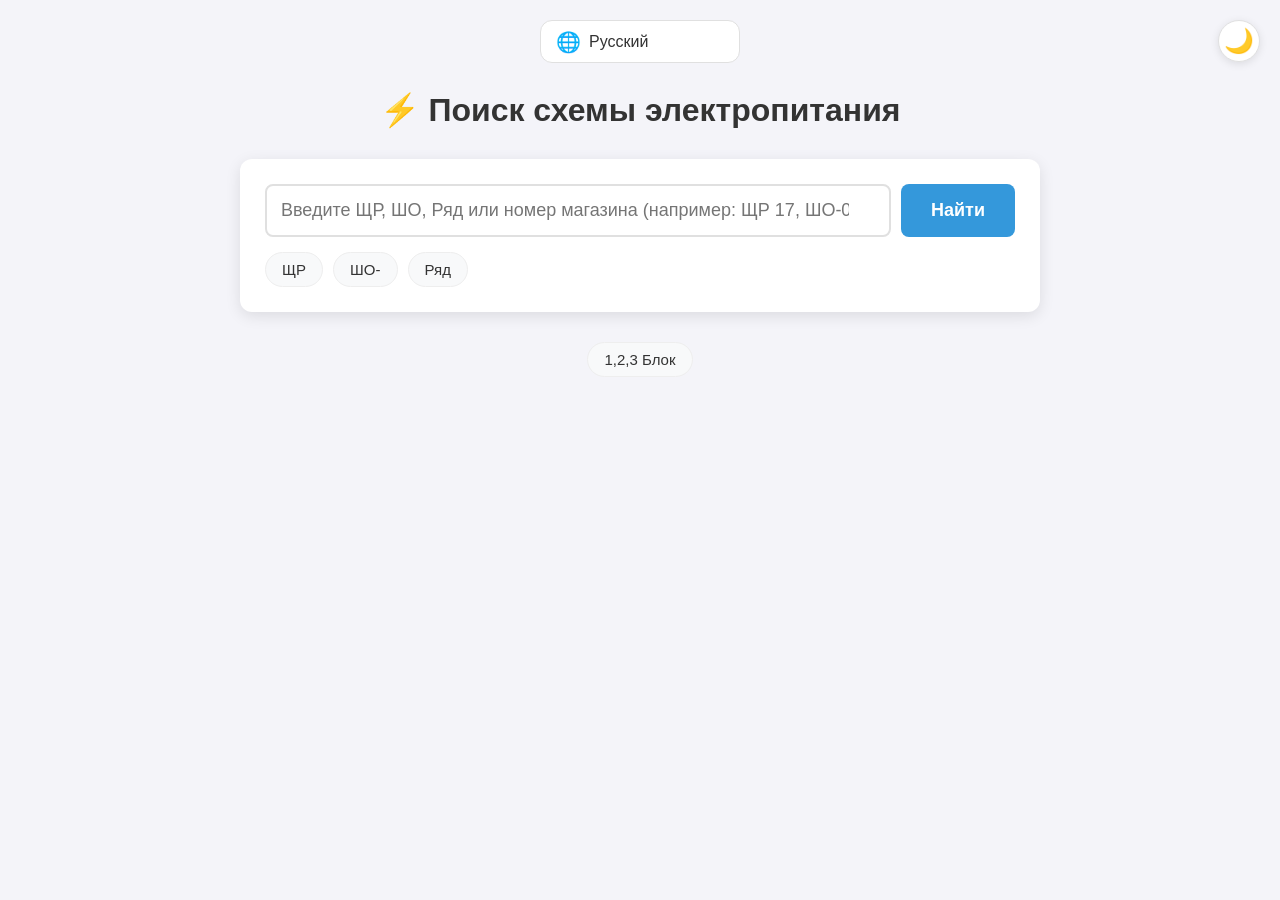
==== index.html @ 00168859 "Initial commit: статический сайт поиска по ШР" ====
<!DOCTYPE html>
<html lang="ru">
<head>
  <meta charset="UTF-8">
  <meta name="viewport" content="width=device-width, initial-scale=1.0">
  <link rel="shortcut icon" href="https://via.placeholder.com/32?text=⚡" type="image/x-icon">
  <link rel="shortcut icon" href="./images/tonder.jpg" type="image/x-icon">
  <link rel="stylesheet" href="./style.css">
  <title>Поиск схемы электропитания</title>
</head>
<body>
  <div class="theme-toggle" onclick="toggleTheme()"></div>

  <div class="container">
    <div class="lang-wrapper">
  <select id="langSelector" onchange="changeLanguage(this.value)">
    <option value="ru">Русский</option>
    <option value="uz_cyrl">Ўзбекча (Кирилл)</option>
    <option value="uz_latn">O'zbekcha (Lotin)</option>
  </select>
</div>

    <h1 id="title">⚡ Поиск схемы электропитания</h1>

    <div class="search-wrapper">
      <div class="input-group">
        <input type="text" id="searchInput" placeholder="Введите ЩР, ШО, Ряд или номер магазина..." autocomplete="off">
        <button class="clear-btn" id="clearBtn" onclick="clearSearch()">✕</button>
        <button class="search-btn" onclick="performSearch()">Найти</button>
      </div>

      <div class="quick-actions">
  <button class="chip-btn" onclick="addPrefixByLang('ЩР ', 'ShR ')">ShR / ЩР</button>
  <button class="chip-btn" onclick="addPrefixByLang('ШО-', 'ShO-')">ShO / ШО-</button>
  <button class="chip-btn" onclick="addPrefixByLang('Ряд ', 'Ryad ')">Ryad / Ряд</button>
</div>
    </div>

    <div id="resultsContainer"></div>
  </div>

  <div class="scheme">
    <a target="_blank" href="https://abdimuratovbahrom.github.io/tashkent-trade-center/">1,2,3 Блок</a>
  </div>

  <script src="./script.js"></script>
</body>
</html>
---- style.css ----
:root {
  --bg-color: #f4f4f9;
  --text-color: #333;
  --card-bg: white;
  --border-color: #e0e0e0;
  --primary-color: #3498db;
  --primary-hover: #2980b9;
  --highlight-bg: #f1c40f;
  --shop-badge-bg: #27ae60;
  --path-step-bg: #f8f9fa;
  --path-step-border: #eee;
  --arrow-color: #bbb;
  --shadow-color: rgba(0, 0, 0, 0.1);
}

body.dark {
  --bg-color: #1e1e1e;
  --text-color: #f4f4f9;
  --card-bg: #2c2c2c;
  --border-color: #444;
  --primary-color: #3498db;
  --primary-hover: #2980b9;
  --highlight-bg: #f39c12;
  --shop-badge-bg: #219653;
  --path-step-bg: #3a3a3a;
  --path-step-border: #555;
  --arrow-color: #888;
  --shadow-color: rgba(0, 0, 0, 0.5);
}

body {
  font-family: 'Segoe UI', Tahoma, Geneva, Verdana, sans-serif;
  background-color: var(--bg-color);
  color: var(--text-color);
  margin: 0;
  padding: 20px;
  transition: background-color 0.3s, color 0.3s;
}

.container {
  max-width: 800px;
  margin: 0 auto;
}

.lang-wrapper {
  position: relative;
  max-width: 200px;
  margin: 0 auto 28px;
}

#langSelector {
  display: block;
  width: 100%;
  padding: 12px 16px 12px 48px;       /* место слева под иконку */
  font-size: 16px;
  color: var(--text-color);
  background: var(--card-bg);
  border: 1px solid var(--border-color);
  border-radius: 12px;
  appearance: none;
  cursor: pointer;
  transition: border-color 0.2s;
}

#langSelector:hover,
#langSelector:focus {
  border-color: var(--primary-color);
  outline: none;
}

/* Иконка глобуса слева */
.lang-wrapper::before {
  content: "🌐";
  position: absolute;
  left: 16px;
  top: 50%;
  transform: translateY(-50%);
  font-size: 20px;
  pointer-events: none;
  z-index: 1;
}

/* Стрелка справа */
#langSelector::after {
  content: "▼";
  position: absolute;
  right: 16px;
  top: 50%;
  transform: translateY(-50%);
  pointer-events: none;
  color: var(--primary-hover);
  opacity: 0.6;
  font-size: 12px;
}

h1 {
  text-align: center;
  color: var(--text-color);
  margin-bottom: 30px;
}

/* Стили блока поиска */
.search-wrapper {
  background: var(--card-bg);
  padding: 25px;
  border-radius: 12px;
  box-shadow: 0 4px 15px var(--shadow-color);
  margin-bottom: 30px;
}

.input-group {
  display: flex;
  gap: 10px;
  position: relative;
}

input[type="text"] {
  flex-grow: 1;
  padding: 14px;
  padding-right: 40px;
  /* место для крестика */
  font-size: 18px;
  border: 2px solid var(--border-color);
  border-radius: 8px;
  background: var(--card-bg);
  color: var(--text-color);
  transition: border-color 0.3s;
}

input[type="text"]:focus {
  border-color: var(--primary-color);
  outline: none;
}

/* Кнопка очистки (крестик) */
.clear-btn {
  position: absolute;
  right: 130px;
  /* Подвинул левее кнопки Найти */
  top: 50%;
  transform: translateY(-50%);
  background: none;
  border: none;
  font-size: 20px;
  color: #999;
  cursor: pointer;
  display: none;
  /* Скрыт по умолчанию */
}

/* Главная кнопка поиска */
.search-btn {
  padding: 0 30px;
  background-color: var(--primary-color);
  color: white;
  border: none;
  border-radius: 8px;
  cursor: pointer;
  font-size: 18px;
  font-weight: bold;
  transition: background 0.2s;
}

.search-btn:hover {
  background-color: var(--primary-hover);
}

/* Быстрые кнопки (Чипсы) */
.quick-actions {
  margin-top: 15px;
  display: flex;
  gap: 10px;
  flex-wrap: wrap;
}

.chip-btn {
  background-color: var(--path-step-bg);
  border: 1px solid var(--path-step-border);
  color: var(--text-color);
  padding: 8px 16px;
  border-radius: 20px;
  cursor: pointer;
  font-size: 15px;
  font-weight: 500;
  transition: all 0.2s;
}

.chip-btn:hover {
  background-color: #dbeafe;
  border-color: var(--primary-color);
  color: var(--primary-hover);
  transform: translateY(-1px);
}

/* Карточки результатов */
.result-card {
  background: var(--card-bg);
  border-left: 5px solid var(--primary-color);
  padding: 20px;
  margin-bottom: 20px;
  border-radius: 8px;
  box-shadow: 0 2px 8px var(--shadow-color);
  animation: fadeIn 0.3s ease-in;
}

.path-display {
  font-weight: 600;
  font-size: 1.1em;
  margin-bottom: 15px;
  color: var(--text-color);
  display: flex;
  flex-wrap: wrap;
  align-items: center;
  line-height: 1.8;
}

.path-step {
  background: var(--path-step-bg);
  padding: 4px 8px;
  border-radius: 4px;
  border: 1px solid var(--path-step-border);
  margin: 2px;
}

.arrow {
  margin: 0 6px;
  color: var(--arrow-color);
  font-size: 0.8em;
}

.shops-list {
  margin-top: 12px;
  border-top: 1px solid var(--border-color);
  padding-top: 12px;
}

.shop-badge {
  display: inline-block;
  background-color: var(--shop-badge-bg);
  color: white;
  padding: 5px 12px;
  border-radius: 15px;
  margin: 3px;
  font-size: 0.95em;
}

.highlight {
  background-color: var(--highlight-bg);
  color: #000;
  border-color: #f39c12;
}

 .scheme {
    display: flex;
    justify-content: center;
    align-items: center;
    text-decoration: none;
  }
.scheme a {
    margin: 0 auto;
    color: #000;
    background-color: var(--path-step-bg);
    border: 1px solid var(--path-step-border);
    color: var(--text-color);
    padding: 8px 16px;
    border-radius: 20px;
    cursor: pointer;
    font-size: 15px;
    font-weight: 500;
    transition: all 0.2s;
    text-decoration: none;
  }

    .scheme a:hover {
    background-color: #dbeafe;
    border-color: var(--primary-color);
    color: var(--primary-hover);
    transform: translateY(-1px);
  }

@keyframes fadeIn {
  from {
    opacity: 0;
    transform: translateY(10px);
  }

  to {
    opacity: 1;
    transform: translateY(0);
  }
}

/* Адаптив для мобильных */
@media (max-width: 600px) {
  .input-group {
    flex-direction: column;
  }

  .search-btn {
    width: 100%;
    padding: 12px;
  }

  .clear-btn {
    right: 15px;
    top: 22px;
  }

  /* Коррекция крестика на мобильных */
  input[type="text"] {
    padding-right: 35px;
  }
}

/* Toggle for dark mode */
.theme-toggle {
  position: fixed;
  top: 20px;
  right: 20px;
  background: var(--card-bg);
  border: 1px solid var(--border-color);
  border-radius: 50%;
  width: 40px;
  height: 40px;
  display: flex;
  align-items: center;
  justify-content: center;
  cursor: pointer;
  box-shadow: 0 2px 8px var(--shadow-color);
}

.theme-toggle::before {
  content: '🌙';
  font-size: 24px;
}

body.dark .theme-toggle::before {
  content: '☀️';
}
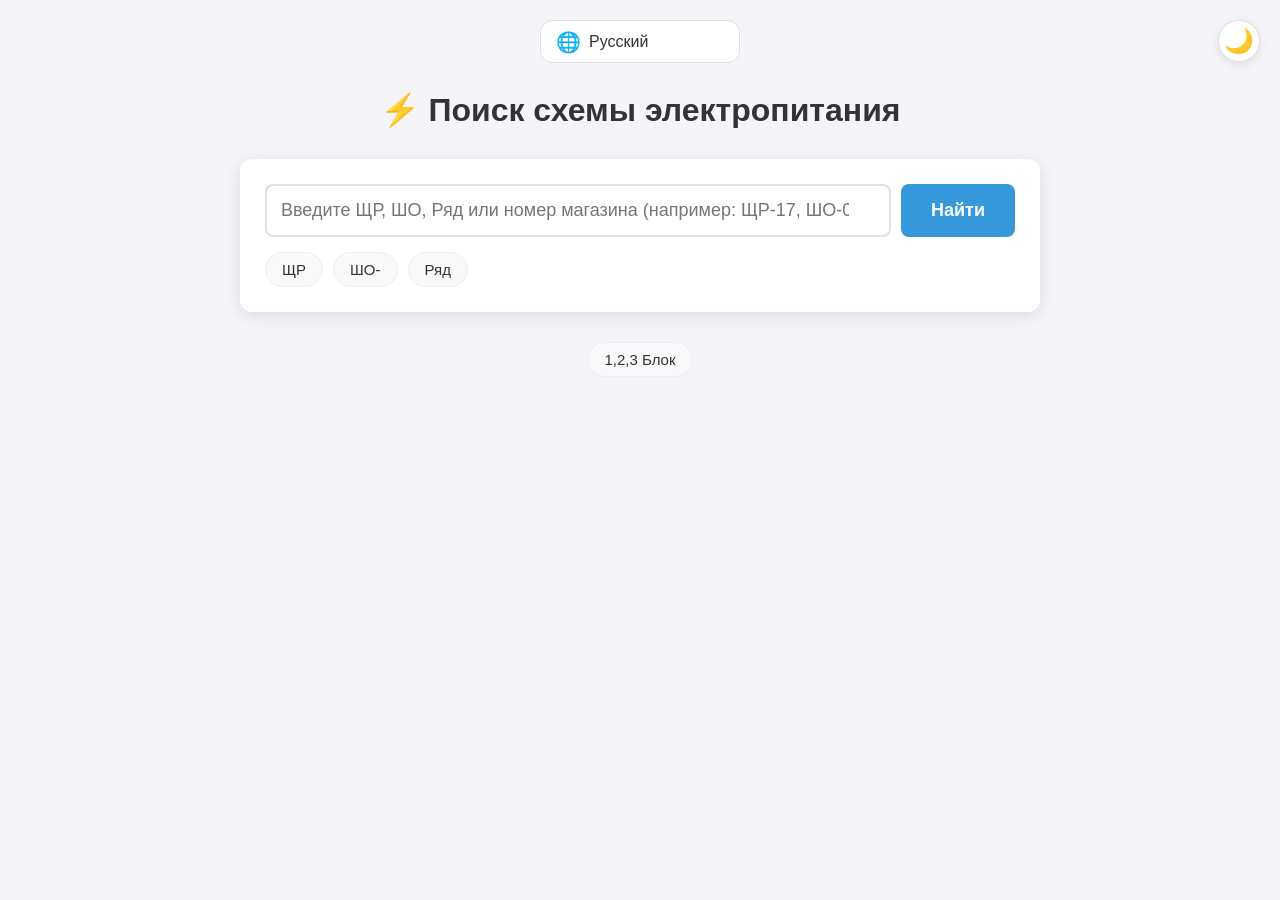
==== commit bc8b85d6: "fix" ====
--- a/index.html
+++ b/index.html
@@ -3,7 +3,7 @@
 <head>
   <meta charset="UTF-8">
   <meta name="viewport" content="width=device-width, initial-scale=1.0">
-  <link rel="shortcut icon" href="https://via.placeholder.com/32?text=⚡" type="image/x-icon">
+  <link rel="icon" href="data:image/svg+xml,<svg xmlns=%22http://www.w3.org/2000/svg%22 viewBox=%220 0 100 100%22><text y=%22.9em%22 font-size=%2290%22>⚡</text></svg>" type="image/svg+xml">
   <link rel="shortcut icon" href="./images/tonder.jpg" type="image/x-icon">
   <link rel="stylesheet" href="./style.css">
   <title>Поиск схемы электропитания</title>
@@ -29,11 +29,11 @@
         <button class="search-btn" onclick="performSearch()">Найти</button>
       </div>
 
-      <div class="quick-actions">
-  <button class="chip-btn" onclick="addPrefixByLang('ЩР ', 'ShR ')">ShR / ЩР</button>
-  <button class="chip-btn" onclick="addPrefixByLang('ШО-', 'ShO-')">ShO / ШО-</button>
-  <button class="chip-btn" onclick="addPrefixByLang('Ряд ', 'Ryad ')">Ryad / Ряд</button>
-</div>
+    <div class="quick-actions" id="quickActions">
+  <button class="chip-btn" onclick="addPrefixByLang('ЩР ', 'ShR ')">ShR / ЩР-</button>
+  <button class="chip-btn" onclick="addPrefixByLang('ШО-', 'ShO-')">ShO- / ШО-</button>
+  <button class="chip-btn" onclick="addPrefixByLang('Ряд ', 'Ryad ')">Ryad / Ряд-</button>
+    </div>
     </div>
 
     <div id="resultsContainer"></div>
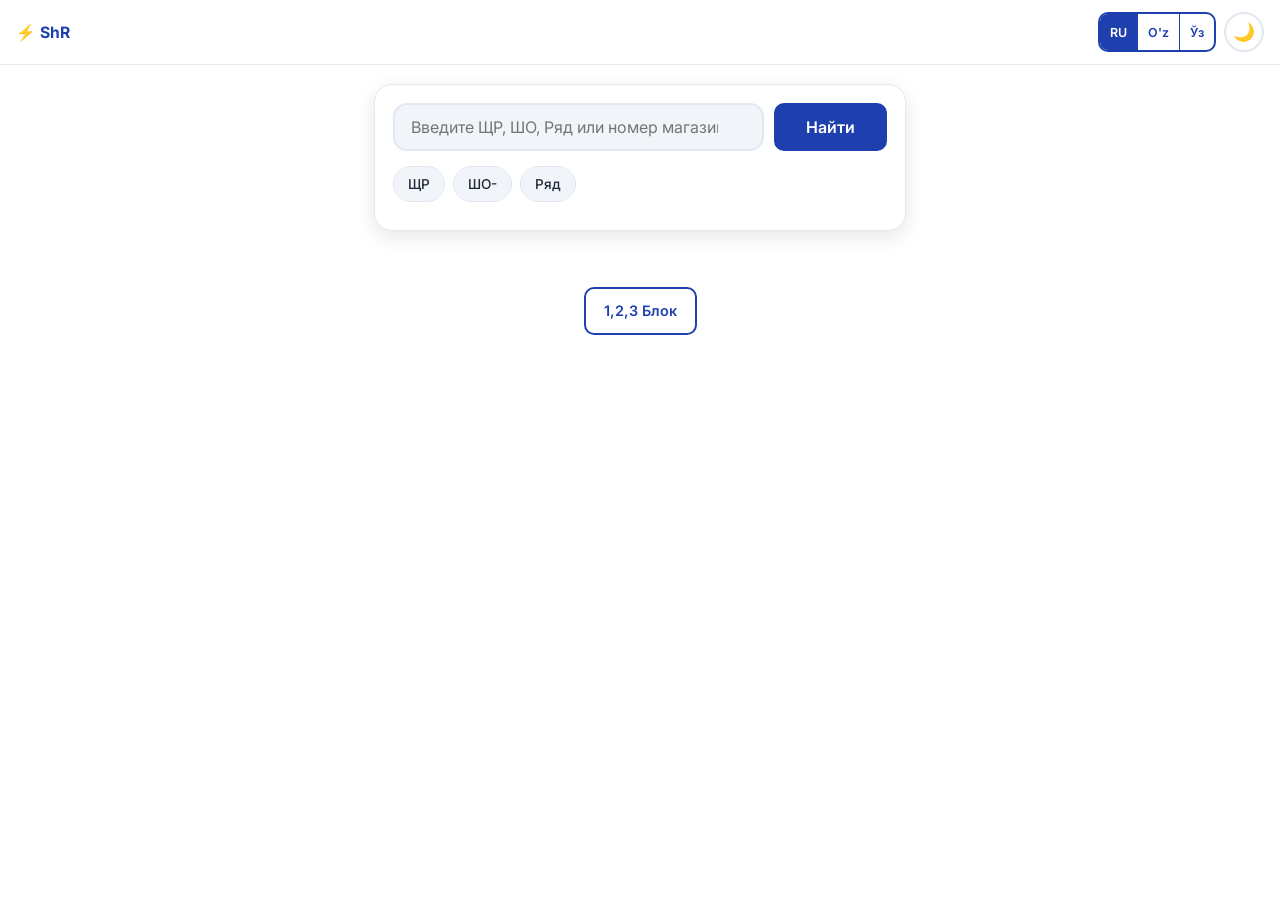
==== commit 8518ee01: "Redesign UI with unified design system and extract translations.js Adds shared design-system.css (li" ====
--- a/index.html
+++ b/index.html
@@ -3,46 +3,52 @@
 <head>
   <meta charset="UTF-8">
   <meta name="viewport" content="width=device-width, initial-scale=1.0">
+  <meta name="theme-color" content="#1e40af"/>
   <link rel="icon" href="data:image/svg+xml,<svg xmlns=%22http://www.w3.org/2000/svg%22 viewBox=%220 0 100 100%22><text y=%22.9em%22 font-size=%2290%22>⚡</text></svg>" type="image/svg+xml">
   <link rel="shortcut icon" href="./images/tonder.jpg" type="image/x-icon">
+  <link rel="stylesheet" href="./design-system.css">
   <link rel="stylesheet" href="./style.css">
   <title>Поиск схемы электропитания</title>
 </head>
 <body>
-  <div class="theme-toggle" onclick="toggleTheme()"></div>
+  <header class="ds-header">
+    <span class="ds-header-title" id="headerTitle">⚡ ShR</span>
+    <div class="ds-header-controls">
+      <div class="ds-lang-group" role="group" aria-label="Til / Язык">
+        <button type="button" class="ds-lang-btn active" data-lang="ru">RU</button>
+        <button type="button" class="ds-lang-btn" data-lang="uz_latn">O'z</button>
+        <button type="button" class="ds-lang-btn" data-lang="uz_cyrl">Ўз</button>
+      </div>
+      <button type="button" class="ds-theme-btn" id="themeToggle" aria-label="Переключить тему">🌙</button>
+    </div>
+  </header>
 
-  <div class="container">
-    <div class="lang-wrapper">
-  <select id="langSelector" onchange="changeLanguage(this.value)">
-    <option value="ru">Русский</option>
-    <option value="uz_cyrl">Ўзбекча (Кирилл)</option>
-    <option value="uz_latn">O'zbekcha (Lotin)</option>
-  </select>
-</div>
+  <main class="ds-page">
+    <h1 class="sr-only" id="title">Поиск схемы электропитания</h1>
 
-    <h1 id="title">⚡ Поиск схемы электропитания</h1>
+    <section class="ds-card">
+      <div class="search-wrapper">
+        <div class="input-group">
+          <div class="input-wrapper">
+            <input type="text" id="searchInput" class="ds-search-input" placeholder="Введите ЩР, ШО, Ряд или номер магазина..." autocomplete="off">
+            <button class="clear-btn" id="clearBtn" onclick="clearSearch()">✕</button>
+          </div>
+          <button class="search-btn ds-btn" onclick="performSearch()">Найти</button>
+        </div>
 
-    <div class="search-wrapper">
-      <div class="input-group">
-        <input type="text" id="searchInput" placeholder="Введите ЩР, ШО, Ряд или номер магазина..." autocomplete="off">
-        <button class="clear-btn" id="clearBtn" onclick="clearSearch()">✕</button>
-        <button class="search-btn" onclick="performSearch()">Найти</button>
+        <div class="quick-actions" id="quickActions"></div>
       </div>
-
-    <div class="quick-actions" id="quickActions">
-  <button class="chip-btn" onclick="addPrefixByLang('ЩР ', 'ShR ')">ShR / ЩР-</button>
-  <button class="chip-btn" onclick="addPrefixByLang('ШО-', 'ShO-')">ShO- / ШО-</button>
-  <button class="chip-btn" onclick="addPrefixByLang('Ряд ', 'Ryad ')">Ryad / Ряд-</button>
-    </div>
-    </div>
+      <div id="recentSearches" class="ds-recent"></div>
+    </section>
 
     <div id="resultsContainer"></div>
-  </div>
+  </main>
 
   <div class="scheme">
     <a target="_blank" href="https://abdimuratovbahrom.github.io/tashkent-trade-center/">1,2,3 Блок</a>
   </div>
 
+  <script src="./translations.js"></script>
   <script src="./script.js"></script>
 </body>
-</html>+</html>
--- a/design-system.css
+++ b/design-system.css
@@ -0,0 +1,367 @@
+/* ── Общая дизайн-система для всех приложений Abusaxiy ─────────────────── */
+@import url('https://fonts.googleapis.com/css2?family=Inter:wght@400;500;600;700;800&display=swap');
+
+:root {
+  --color-primary: #1e40af;
+  --color-primary-dark: #1e3a8a;
+  --color-primary-light: #3b82f6;
+  --color-accent: #f59e0b;
+  --color-accent-dark: #d97706;
+
+  --color-bg: #eef2f9;
+  --color-surface: #ffffff;
+  --color-surface-alt: #f1f5f9;
+  --color-border: #e2e8f0;
+  --color-text: #1e293b;
+  --color-text-muted: #64748b;
+  --color-danger: #dc2626;
+  --color-success: #059669;
+
+  --shadow-sm: 0 1px 3px rgba(15, 23, 42, 0.08);
+  --shadow-md: 0 6px 20px rgba(15, 23, 42, 0.10);
+  --shadow-lg: 0 12px 36px rgba(15, 23, 42, 0.14);
+
+  --radius-sm: 10px;
+  --radius-md: 14px;
+  --radius-lg: 18px;
+
+  --font-sans: 'Inter', -apple-system, BlinkMacSystemFont, 'Segoe UI', Roboto, sans-serif;
+  --transition-fast: 150ms ease;
+  --transition-base: 220ms ease;
+  --tap-min: 48px;
+}
+
+[data-theme="dark"] {
+  --color-primary: #60a5fa;
+  --color-primary-dark: #3b82f6;
+  --color-primary-light: #93c5fd;
+  --color-accent: #fbbf24;
+  --color-accent-dark: #f59e0b;
+
+  --color-bg: #0b1220;
+  --color-surface: #151f32;
+  --color-surface-alt: #1c283c;
+  --color-border: #2c3a54;
+  --color-text: #e5edf9;
+  --color-text-muted: #93a4c3;
+  --color-danger: #f87171;
+  --color-success: #34d399;
+
+  --shadow-sm: 0 1px 3px rgba(0, 0, 0, 0.35);
+  --shadow-md: 0 6px 20px rgba(0, 0, 0, 0.40);
+  --shadow-lg: 0 12px 36px rgba(0, 0, 0, 0.50);
+}
+
+@media (prefers-color-scheme: dark) {
+  :root:not([data-theme="light"]):not([data-theme="dark"]) {
+    --color-primary: #60a5fa;
+    --color-primary-dark: #3b82f6;
+    --color-primary-light: #93c5fd;
+    --color-accent: #fbbf24;
+    --color-accent-dark: #f59e0b;
+    --color-bg: #0b1220;
+    --color-surface: #151f32;
+    --color-surface-alt: #1c283c;
+    --color-border: #2c3a54;
+    --color-text: #e5edf9;
+    --color-text-muted: #93a4c3;
+    --color-danger: #f87171;
+    --color-success: #34d399;
+    --shadow-sm: 0 1px 3px rgba(0, 0, 0, 0.35);
+    --shadow-md: 0 6px 20px rgba(0, 0, 0, 0.40);
+    --shadow-lg: 0 12px 36px rgba(0, 0, 0, 0.50);
+  }
+}
+
+* { box-sizing: border-box; }
+
+body {
+  font-family: var(--font-sans);
+  color: var(--color-text);
+  transition: background-color var(--transition-base), color var(--transition-base);
+}
+
+/* ── Шапка ─────────────────────────────────────────────────────────────── */
+.ds-header {
+  display: flex;
+  align-items: center;
+  justify-content: space-between;
+  gap: 10px;
+  padding: 12px 16px;
+  position: fixed;
+  top: 0; left: 0; right: 0;
+  z-index: 100;
+  background: color-mix(in srgb, var(--color-surface) 78%, transparent);
+  backdrop-filter: blur(10px);
+  border-bottom: 1px solid var(--color-border);
+}
+
+.ds-header-title {
+  font-weight: 700;
+  font-size: 0.98rem;
+  color: var(--color-primary);
+  white-space: nowrap;
+  overflow: hidden;
+  text-overflow: ellipsis;
+}
+
+.ds-header-controls {
+  display: flex;
+  align-items: center;
+  gap: 8px;
+  flex-shrink: 0;
+}
+
+.ds-lang-group {
+  display: flex;
+  border: 2px solid var(--color-primary);
+  border-radius: var(--radius-sm);
+  overflow: hidden;
+}
+
+.ds-lang-btn {
+  border: none;
+  background: transparent;
+  color: var(--color-primary);
+  font-family: var(--font-sans);
+  font-weight: 600;
+  font-size: 0.78rem;
+  padding: 0 10px;
+  height: 36px;
+  cursor: pointer;
+  transition: background var(--transition-fast), color var(--transition-fast);
+}
+.ds-lang-btn + .ds-lang-btn { border-left: 1px solid var(--color-primary); }
+.ds-lang-btn.active { background: var(--color-primary); color: #fff; }
+
+.ds-theme-btn {
+  width: 40px;
+  height: 40px;
+  min-height: 0;
+  border-radius: 50%;
+  border: 2px solid var(--color-border);
+  background: var(--color-surface);
+  font-size: 1.1rem;
+  display: flex;
+  align-items: center;
+  justify-content: center;
+  cursor: pointer;
+  transition: transform var(--transition-fast), border-color var(--transition-fast);
+}
+.ds-theme-btn:hover { border-color: var(--color-primary); transform: scale(1.05); }
+
+/* ── Каркас страницы ──────────────────────────────────────────────────── */
+.ds-page {
+  max-width: 560px;
+  margin: 0 auto;
+  padding: 84px 14px 40px;
+}
+
+.ds-intro {
+  text-align: center;
+  color: var(--color-text-muted);
+  font-size: 0.95rem;
+  margin: 4px 0 18px;
+}
+
+.ds-card {
+  background: var(--color-surface);
+  border: 1px solid var(--color-border);
+  border-radius: var(--radius-lg);
+  box-shadow: var(--shadow-md);
+  padding: 18px;
+  margin-bottom: 16px;
+  animation: ds-fade-in 220ms ease;
+}
+
+@keyframes ds-fade-in {
+  from { opacity: 0; transform: translateY(6px); }
+  to   { opacity: 1; transform: translateY(0); }
+}
+
+/* ── Быстрый поиск ────────────────────────────────────────────────────── */
+.ds-search-box { position: relative; }
+
+.ds-search-input {
+  width: 100%;
+  min-height: var(--tap-min);
+  padding: 0 44px 0 16px;
+  border: 2px solid var(--color-border);
+  border-radius: var(--radius-md);
+  background: var(--color-surface-alt);
+  color: var(--color-text);
+  font-size: 1rem;
+  font-family: var(--font-sans);
+  outline: none;
+  transition: border-color var(--transition-fast);
+}
+.ds-search-input:focus { border-color: var(--color-primary-light); }
+
+.ds-search-icon {
+  position: absolute;
+  right: 14px;
+  top: 50%;
+  transform: translateY(-50%);
+  font-size: 1.1rem;
+  color: var(--color-text-muted);
+  pointer-events: none;
+}
+
+.ds-suggestions {
+  margin-top: 8px;
+  border: 1px solid var(--color-border);
+  border-radius: var(--radius-md);
+  overflow: hidden;
+  background: var(--color-surface);
+  box-shadow: var(--shadow-sm);
+}
+
+.ds-suggestion-item {
+  width: 100%;
+  text-align: left;
+  padding: 12px 14px;
+  min-height: var(--tap-min);
+  background: none;
+  border: none;
+  border-bottom: 1px solid var(--color-border);
+  color: var(--color-text);
+  font-family: var(--font-sans);
+  font-size: 0.88rem;
+  cursor: pointer;
+  display: flex;
+  flex-direction: column;
+  gap: 2px;
+  transition: background var(--transition-fast);
+}
+.ds-suggestion-item:last-child { border-bottom: none; }
+.ds-suggestion-item:hover, .ds-suggestion-item:focus-visible { background: var(--color-surface-alt); }
+.ds-suggestion-shops { color: var(--color-text-muted); font-size: 0.78rem; }
+
+/* ── Недавние запросы ─────────────────────────────────────────────────── */
+.ds-recent { display: flex; flex-wrap: wrap; gap: 6px; margin-top: 10px; }
+
+.ds-recent-chip {
+  min-height: 36px;
+  padding: 0 12px;
+  border-radius: 20px;
+  border: 1px solid var(--color-border);
+  background: var(--color-surface-alt);
+  color: var(--color-text-muted);
+  font-size: 0.8rem;
+  font-family: var(--font-sans);
+  cursor: pointer;
+  transition: border-color var(--transition-fast), color var(--transition-fast);
+}
+.ds-recent-chip:hover { border-color: var(--color-primary-light); color: var(--color-primary); }
+
+/* ── Степпер ───────────────────────────────────────────────────────────── */
+.ds-stepper { display: flex; flex-direction: column; gap: 14px; }
+
+.ds-step { display: flex; gap: 12px; opacity: 1; transition: opacity var(--transition-base); }
+.ds-step.is-disabled { opacity: 0.45; }
+
+.ds-step-num {
+  flex-shrink: 0;
+  width: 30px; height: 30px;
+  border-radius: 50%;
+  background: var(--color-primary);
+  color: #fff;
+  font-weight: 700;
+  font-size: 0.9rem;
+  display: flex;
+  align-items: center;
+  justify-content: center;
+}
+.ds-step.is-disabled .ds-step-num { background: var(--color-text-muted); }
+.ds-step.is-done .ds-step-num { background: var(--color-success); }
+
+.ds-step-body { flex: 1; min-width: 0; }
+
+.ds-step-label {
+  font-weight: 600;
+  font-size: 0.92rem;
+  margin-bottom: 6px;
+}
+
+.ds-step-hint {
+  font-size: 0.76rem;
+  color: var(--color-text-muted);
+  margin-top: 4px;
+}
+
+.ds-select {
+  width: 100%;
+  min-height: var(--tap-min);
+  padding: 0 14px;
+  border: 2px solid var(--color-border);
+  border-radius: var(--radius-md);
+  background: var(--color-surface-alt);
+  color: var(--color-text);
+  font-size: 1rem;
+  font-family: var(--font-sans);
+  transition: border-color var(--transition-fast);
+}
+.ds-select:disabled { cursor: not-allowed; opacity: 0.6; }
+.ds-select:not(:disabled):focus { border-color: var(--color-primary-light); outline: none; }
+
+/* ── Карточка результата ──────────────────────────────────────────────── */
+.ds-result-card {
+  border: 1px solid var(--color-border);
+  border-left: 5px solid var(--color-success);
+  border-radius: var(--radius-md);
+  background: var(--color-surface-alt);
+  padding: 16px;
+  animation: ds-fade-in 220ms ease;
+}
+
+.ds-result-shop {
+  font-size: 1.5rem;
+  font-weight: 800;
+  color: var(--color-primary);
+  margin-bottom: 8px;
+}
+
+.ds-result-actions {
+  display: flex;
+  gap: 8px;
+  margin-top: 12px;
+}
+
+.ds-btn {
+  min-height: 44px;
+  padding: 0 16px;
+  border-radius: var(--radius-sm);
+  border: 2px solid var(--color-border);
+  background: var(--color-surface);
+  color: var(--color-text);
+  font-family: var(--font-sans);
+  font-weight: 600;
+  font-size: 0.85rem;
+  cursor: pointer;
+  display: inline-flex;
+  align-items: center;
+  gap: 6px;
+  transition: border-color var(--transition-fast), background var(--transition-fast);
+}
+.ds-btn:hover { border-color: var(--color-primary-light); }
+
+.ds-btn-accent {
+  background: var(--color-accent);
+  border-color: var(--color-accent);
+  color: #1a1305;
+}
+.ds-btn-accent:hover { background: var(--color-accent-dark); border-color: var(--color-accent-dark); }
+
+/* ── Пустое состояние ──────────────────────────────────────────────────── */
+.ds-empty {
+  text-align: center;
+  padding: 18px 10px;
+  color: var(--color-text-muted);
+  font-size: 0.9rem;
+}
+.ds-empty-icon { font-size: 1.8rem; display: block; margin-bottom: 6px; }
+
+@media (max-width: 540px) {
+  .ds-page { padding-top: 76px; }
+  .ds-header-title { font-size: 0.85rem; }
+}
--- a/style.css
+++ b/style.css
@@ -1,339 +1,152 @@
- :root {
-  --bg-color: #f4f4f9;
-  --text-color: #333;
-  --card-bg: white;
-  --border-color: #e0e0e0;
-  --primary-color: #3498db;
-  --primary-hover: #2980b9;
-  --highlight-bg: #f1c40f;
-  --shop-badge-bg: #27ae60;
-  --path-step-bg: #f8f9fa;
-  --path-step-border: #eee;
-  --arrow-color: #bbb;
-  --shadow-color: rgba(0, 0, 0, 0.1);
-}
+.sr-only { position:absolute; width:1px; height:1px; padding:0; margin:-1px; overflow:hidden; clip:rect(0,0,0,0); white-space:nowrap; border:0; }
 
-body.dark {
-  --bg-color: #1e1e1e;
-  --text-color: #f4f4f9;
-  --card-bg: #2c2c2c;
-  --border-color: #444;
-  --primary-color: #3498db;
-  --primary-hover: #2980b9;
-  --highlight-bg: #f39c12;
-  --shop-badge-bg: #219653;
-  --path-step-bg: #3a3a3a;
-  --path-step-border: #555;
-  --arrow-color: #888;
-  --shadow-color: rgba(0, 0, 0, 0.5);
-}
+body { margin: 0; }
 
-body {
-  font-family: 'Segoe UI', Tahoma, Geneva, Verdana, sans-serif;
-  background-color: var(--bg-color);
-  color: var(--text-color);
-  margin: 0;
-  padding: 20px;
-  transition: background-color 0.3s, color 0.3s;
-}
-
-.container {
-  max-width: 800px;
-  margin: 0 auto;
-}
-
-.lang-wrapper {
-  position: relative;
-  max-width: 200px;
-  margin: 0 auto 28px;
-}
-
-#langSelector {
-  display: block;
-  width: 100%;
-  padding: 12px 16px 12px 48px;       /* место слева под иконку */
-  font-size: 16px;
-  color: var(--text-color);
-  background: var(--card-bg);
-  border: 1px solid var(--border-color);
-  border-radius: 12px;
-  appearance: none;
-  cursor: pointer;
-  transition: border-color 0.2s;
-}
-
-#langSelector:hover,
-#langSelector:focus {
-  border-color: var(--primary-color);
-  outline: none;
-}
-
-/* Иконка глобуса слева */
-.lang-wrapper::before {
-  content: "🌐";
-  position: absolute;
-  left: 16px;
-  top: 50%;
-  transform: translateY(-50%);
-  font-size: 20px;
-  pointer-events: none;
-  z-index: 1;
-}
-
-/* Стрелка справа */
-#langSelector::after {
-  content: "▼";
-  position: absolute;
-  right: 16px;
-  top: 50%;
-  transform: translateY(-50%);
-  pointer-events: none;
-  color: var(--primary-hover);
-  opacity: 0.6;
-  font-size: 12px;
-}
-
-h1 {
-  text-align: center;
-  color: var(--text-color);
-  margin-bottom: 30px;
-}
-
-/* Стили блока поиска */
-.search-wrapper {
-  background: var(--card-bg);
-  padding: 25px;
-  border-radius: 12px;
-  box-shadow: 0 4px 15px var(--shadow-color);
-  margin-bottom: 30px;
-}
-
+/* ── Поиск ─────────────────────────────────────────────────────────────── */
 .input-group {
   display: flex;
   gap: 10px;
+}
+
+.input-wrapper {
+  flex-grow: 1;
   position: relative;
 }
 
-input[type="text"] {
-  flex-grow: 1;
-  padding: 14px;
-  padding-right: 40px;
-  /* место для крестика */
-  font-size: 18px;
-  border: 2px solid var(--border-color);
-  border-radius: 8px;
-  background: var(--card-bg);
-  color: var(--text-color);
-  transition: border-color 0.3s;
-}
-
-input[type="text"]:focus {
-  border-color: var(--primary-color);
-  outline: none;
-}
-
-/* Кнопка очистки (крестик) */
 .clear-btn {
   position: absolute;
-  right: 130px;
-  /* Подвинул левее кнопки Найти */
+  right: 10px;
   top: 50%;
   transform: translateY(-50%);
   background: none;
   border: none;
   font-size: 20px;
-  color: #999;
+  color: var(--color-text-muted);
   cursor: pointer;
   display: none;
-  /* Скрыт по умолчанию */
 }
 
-/* Главная кнопка поиска */
 .search-btn {
   padding: 0 30px;
-  background-color: var(--primary-color);
+  background-color: var(--color-primary);
   color: white;
-  border: none;
-  border-radius: 8px;
-  cursor: pointer;
-  font-size: 18px;
-  font-weight: bold;
-  transition: background 0.2s;
+  border-color: var(--color-primary);
+  font-size: 1rem;
 }
+.search-btn:hover { background-color: var(--color-primary-dark); border-color: var(--color-primary-dark); }
 
-.search-btn:hover {
-  background-color: var(--primary-hover);
-}
-
-/* Быстрые кнопки (Чипсы) */
+/* ── Быстрые кнопки ────────────────────────────────────────────────────── */
 .quick-actions {
   margin-top: 15px;
   display: flex;
-  gap: 10px;
+  gap: 8px;
   flex-wrap: wrap;
 }
 
 .chip-btn {
-  background-color: var(--path-step-bg);
-  border: 1px solid var(--path-step-border);
-  color: var(--text-color);
-  padding: 8px 16px;
+  min-height: 36px;
+  padding: 0 14px;
+  background-color: var(--color-surface-alt);
+  border: 1px solid var(--color-border);
   border-radius: 20px;
+  color: var(--color-text);
+  font-family: inherit;
+  font-size: 0.85rem;
+  font-weight: 500;
   cursor: pointer;
-  font-size: 15px;
-  font-weight: 500;
-  transition: all 0.2s;
+  transition: background var(--transition-fast), border-color var(--transition-fast);
 }
+.chip-btn:hover { background-color: var(--color-surface); border-color: var(--color-primary-light); color: var(--color-primary); }
 
-.chip-btn:hover {
-  background-color: #dbeafe;
-  border-color: var(--primary-color);
-  color: var(--primary-hover);
-  transform: translateY(-1px);
-}
-
-/* Карточки результатов */
+/* ── Карточки результатов ──────────────────────────────────────────────── */
 .result-card {
-  background: var(--card-bg);
-  border-left: 5px solid var(--primary-color);
-  padding: 20px;
-  margin-bottom: 20px;
-  border-radius: 8px;
-  box-shadow: 0 2px 8px var(--shadow-color);
-  animation: fadeIn 0.3s ease-in;
+  background: var(--color-surface);
+  border: 1px solid var(--color-border);
+  border-left: 5px solid var(--color-primary);
+  padding: 16px;
+  margin-bottom: 14px;
+  border-radius: var(--radius-md);
+  box-shadow: var(--shadow-sm);
+  animation: ds-fade-in var(--transition-base);
 }
 
 .path-display {
-  font-weight: 600;
-  font-size: 1.1em;
-  margin-bottom: 15px;
-  color: var(--text-color);
+  font-size: 0.95rem;
+  margin-bottom: 12px;
   display: flex;
   flex-wrap: wrap;
   align-items: center;
-  line-height: 1.8;
+  gap: 3px;
 }
 
 .path-step {
-  background: var(--path-step-bg);
-  padding: 4px 8px;
-  border-radius: 4px;
-  border: 1px solid var(--path-step-border);
-  margin: 2px;
+  display: inline-block;
+  padding: 3px 8px;
+  border-radius: 6px;
+  font-weight: 600;
+  font-size: 0.82rem;
+  background: var(--color-surface-alt);
+  color: var(--color-text-muted);
 }
 
+.chip-tp          { background: #fee2e2; color: #dc2626; }
+.chip-transformer { background: #fef9c3; color: #b45309; }
+.chip-vru         { background: #fed7aa; color: #c2410c; }
+.chip-shr         { background: #d1fae5; color: #047857; }
+.chip-yarv        { background: #dbeafe; color: #1d4ed8; }
+.chip-sho         { background: #ede9fe; color: #6d28d9; }
+.chip-block       { background: #e2e8f0; color: #475569; }
+.chip-row         { background: #dcfce7; color: #15803d; }
+
 .arrow {
-  margin: 0 6px;
-  color: var(--arrow-color);
+  color: var(--color-text-muted);
   font-size: 0.8em;
 }
 
 .shops-list {
-  margin-top: 12px;
-  border-top: 1px solid var(--border-color);
-  padding-top: 12px;
+  margin-top: 10px;
+  border-top: 1px solid var(--color-border);
+  padding-top: 10px;
 }
+.shops-list small { color: var(--color-text-muted); }
 
 .shop-badge {
   display: inline-block;
-  background-color: var(--shop-badge-bg);
+  background-color: var(--color-success);
   color: white;
-  padding: 5px 12px;
+  padding: 4px 11px;
   border-radius: 15px;
-  margin: 3px;
-  font-size: 0.95em;
+  margin: 3px 3px 0 0;
+  font-size: 0.85rem;
 }
 
 .highlight {
-  background-color: var(--highlight-bg);
-  color: #000;
-  border-color: #f39c12;
+  background-color: var(--color-accent) !important;
+  color: #1a1305 !important;
 }
 
- .scheme {
-    display: flex;
-    justify-content: center;
-    align-items: center;
-    text-decoration: none;
-  }
+/* ── Блок ссылки на схему ─────────────────────────────────────────────── */
+.scheme {
+  display: flex;
+  justify-content: center;
+  padding-bottom: 30px;
+}
 .scheme a {
-    margin: 0 auto;
-    color: #000;
-    background-color: var(--path-step-bg);
-    border: 1px solid var(--path-step-border);
-    color: var(--text-color);
-    padding: 8px 16px;
-    border-radius: 20px;
-    cursor: pointer;
-    font-size: 15px;
-    font-weight: 500;
-    transition: all 0.2s;
-    text-decoration: none;
-  }
+  background-color: var(--color-surface);
+  border: 2px solid var(--color-primary);
+  color: var(--color-primary);
+  min-height: var(--tap-min);
+  line-height: calc(var(--tap-min) - 4px);
+  padding: 0 18px;
+  border-radius: var(--radius-sm);
+  font-size: 0.9rem;
+  font-weight: 600;
+  text-decoration: none;
+}
+.scheme a:hover { background-color: var(--color-surface-alt); }
 
-    .scheme a:hover {
-    background-color: #dbeafe;
-    border-color: var(--primary-color);
-    color: var(--primary-hover);
-    transform: translateY(-1px);
-  }
-
-@keyframes fadeIn {
-  from {
-    opacity: 0;
-    transform: translateY(10px);
-  }
-
-  to {
-    opacity: 1;
-    transform: translateY(0);
-  }
+/* ── Адаптив для мобильных ───────────────────────────────────────────── */
+@media (max-width: 600px) {
+  .input-group { flex-direction: column; }
+  .search-btn { width: 100%; padding: 12px; }
 }
-
-/* Адаптив для мобильных */
-@media (max-width: 600px) {
-  .input-group {
-    flex-direction: column;
-  }
-
-  .search-btn {
-    width: 100%;
-    padding: 12px;
-  }
-
-  .clear-btn {
-    right: 15px;
-    top: 22px;
-  }
-
-  /* Коррекция крестика на мобильных */
-  input[type="text"] {
-    padding-right: 35px;
-  }
-}
-
-/* Toggle for dark mode */
-.theme-toggle {
-  position: fixed;
-  top: 20px;
-  right: 20px;
-  background: var(--card-bg);
-  border: 1px solid var(--border-color);
-  border-radius: 50%;
-  width: 40px;
-  height: 40px;
-  display: flex;
-  align-items: center;
-  justify-content: center;
-  cursor: pointer;
-  box-shadow: 0 2px 8px var(--shadow-color);
-}
-
-.theme-toggle::before {
-  content: '🌙';
-  font-size: 24px;
-}
-
-body.dark .theme-toggle::before {
-  content: '☀️';
-}
